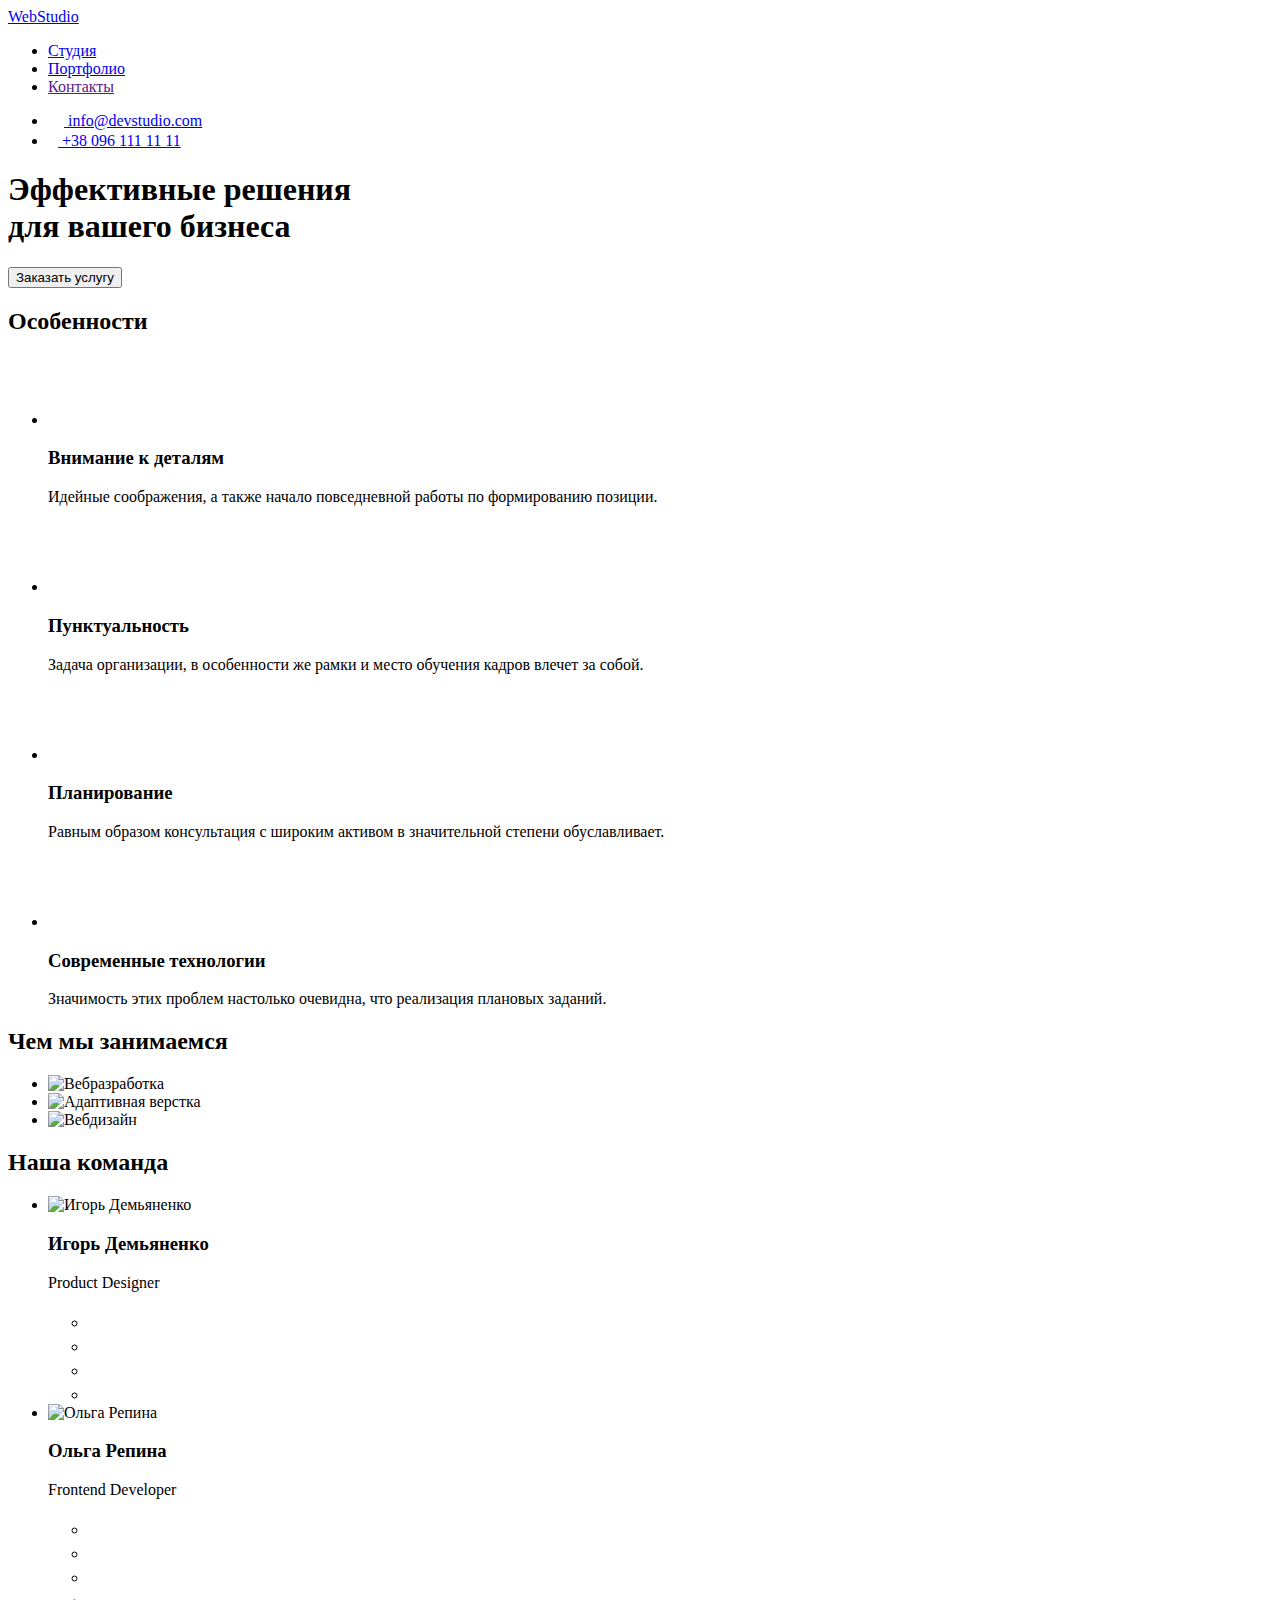
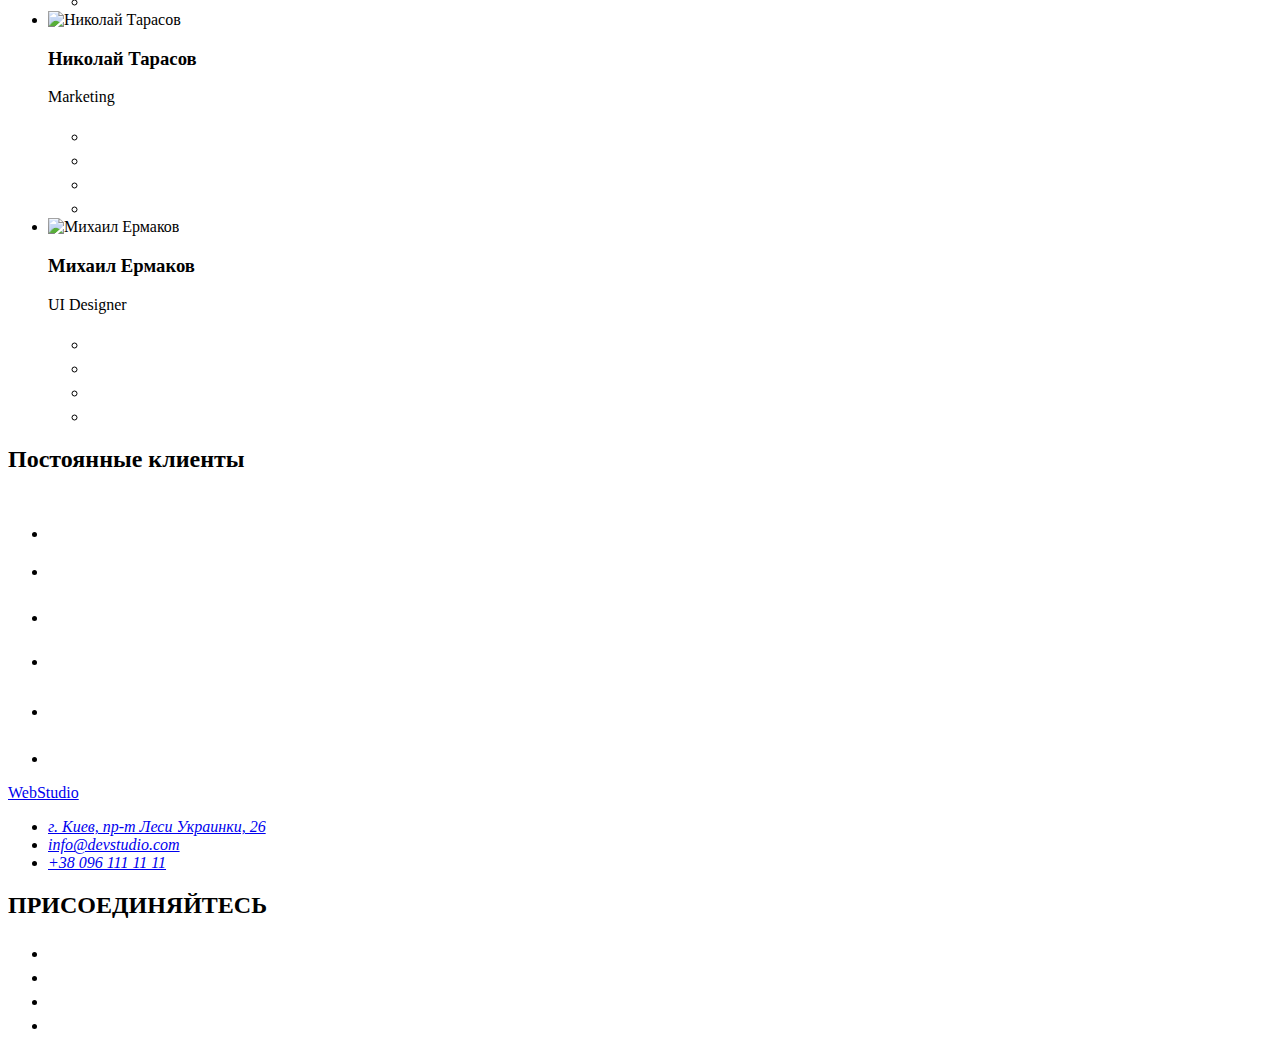
==== index.html @ fcae3b5a "add goit-markup-hw-04" ====
<!DOCTYPE html>
<html lang="en-ru">
<head>
    <meta charset="UTF-8">
    <meta http-equiv="X-UA-Compatible" content="IE=edge">
    <meta name="viewport" content="width=device-width, initial-scale=1.0">
    <title>Студия</title>

    <link rel="preconnect" href="https://fonts.googleapis.com">
    <link rel="preconnect" href="https://fonts.gstatic.com" crossorigin>
    <link href="https://fonts.googleapis.com/css2?family=Raleway:wght@700&family=Roboto:wght@400;500;700;900&display=swap" rel="stylesheet">

    <link rel="stylesheet" href="https://cdnjs.cloudflare.com/ajax/libs/modern-normalize/1.1.0/modern-normalize.min.css" integrity="sha512-wpPYUAdjBVSE4KJnH1VR1HeZfpl1ub8YT/NKx4PuQ5NmX2tKuGu6U/JRp5y+Y8XG2tV+wKQpNHVUX03MfMFn9Q==" crossorigin="anonymous" referrerpolicy="no-referrer" />
    <link rel="stylesheet" href="./css/styles.css">
</head>

<body>
    <!-- Шапка страницы -->
    <header>
        <div class="container header-container">
            <!-- Навигация -->
            <nav class="header-nav">
                <!-- Логотип -->
                <a href="./index.html" class="logo"><span class="part-logo">Web</span>Studio</a>

                <!-- Навигация на другие страницы -->
                <ul class="site-nav list">
                    <li class="item"><a href="./index.html" class="site-nav-link link current">Студия</a></li>
                    <li class="item"><a href="./portfolio.html" class="site-nav-link link">Портфолио</a></li>
                    <li class="item"><a href="" class="site-nav-link">Контакты</a></li>
                </ul>
            </nav>

            <!-- Контакты -->
            <ul class="auth-nav list">
                <li class="item">
                    <a href="mailto:info@devstudio.com" class="auth-nav-link">
                        <svg class="auth-nav-icon" width="16px" height="12px" >
                            <use href="./images/icons.svg#message"></use> 
                        </svg>
                        info@devstudio.com
                    </a>
                </li>
                <li class="item">
                    <a href="tel:+380961111111" class="auth-nav-link">
                        <svg class="auth-nav-icon" width="10px" height="16px">
                            <use href="./images/icons.svg#smartphone"></use> 
                        </svg> 
                        +38 096 111 11 11
                    </a>
                </li>
            </ul>
        </div>
        
    </header>

    <main>
        <!-- Баннер (блог-герой)-->
        <section class="hero">
            <div class="container">
                <H1 class="hero-title">Эффективные решения<br> для вашего бизнеса</H1>

                <!-- Кнопка перехода на страницу заказа -->
                <button type="button" class="hero-button">Заказать услугу</button>
            </div>
            
        </section>

        <!-- Особенности -->
        <section class="section">
            <div class="container">
                <h2 class="section-title visually-hidden">Особенности</h2>

                <ul class="features-list list">
                    <li class="item">
                        <div class="features-thumb">
                            <svg class="icon" width="70px" height="70px">
                                <use href="./images/icons.svg#antenna"></use> 
                            </svg>
                        </div>
                        <h3 class="features-title">Внимание к деталям</h3>
                        <p class="features-text">Идейные соображения, а также начало повседневной работы по формированию позиции.</p>
                    </li>
                    <li class="item">
                        <div class="features-thumb">
                            <svg class="icon" width="70px" height="70px">
                                <use href="./images/icons.svg#clock"></use> 
                            </svg>
                        </div>
                        <h3 class="features-title">Пунктуальность</h3>
                        <p class="features-text">Задача организации, в особенности же рамки и место обучения кадров влечет за собой.</p>
                    </li>
                    <li class="item">
                        <div class="features-thumb">
                            <svg class="icon" width="70px" height="70px">
                                <use href="./images/icons.svg#vector"></use> 
                            </svg>
                        </div>
                        <h3 class="features-title">Планирование</h3>
                        <p class="features-text"> Равным образом консультация с широким активом в значительной степени обуславливает.</p>
                    </li>
                    <li class="item">
                        <div class="features-thumb">
                            <svg class="icon" width="70px" height="70px">
                                <use href="./images/icons.svg#astronaut"></use> 
                            </svg>
                        </div>
                        <h3 class="features-title">Современные технологии</h3>
                        <p class="features-text">Значимость этих проблем настолько очевидна, что реализация плановых заданий.</p>
                    </li>
                </ul>
            </div>
            
        </section>

        <!-- Чем мы занимаемся -->
        <section class="section work-section">
            <div class="container">
                <h2 class="section-title">Чем мы занимаемся</h2>

                <ul class="work-list list">
                    <li class="item">
                        <img src="./images/prof-activity/web-development.jpg" alt="Вебразработка" width="370">
                    </li>
                    <li class="item">
                        <img src="./images/prof-activity/adaptive-layout.jpg" alt="Адаптивная верстка" width="370">
                    </li>
                    <li class="item">
                        <img src="./images/prof-activity/web-design.jpg" alt="Вебдизайн" width="370">
                    </li>
                </ul>
            </div>
            
        </section>
        
        <!-- Наша команда -->
        <section class="section our-team">
            <div class="container">
                <h2 class="section-title">Наша команда</h2>
                <ul class="our-team-list list">
                    <li class="item">
                        <img src="./images/our-team/demyanenko.jpg" alt="Игорь Демьяненко" width="270">
                        <div class="our-team-card">
                            <h3 class="our-team-title">Игорь Демьяненко</h3>
                            <p class="our-team-text">Product Designer</p>
                            <ul class="our-team-messenger list"> 
                                <li>
                                    <a href="" class="messenger-link">
                                        <svg class="icon" widht="20px" height="20px">
                                            <use href="./images/icons.svg#instagram"></use>
                                        </svg>
                                    </a>
                                </li>
                                <li>
                                    <a href="" class="messenger-link">
                                        <svg class="icon" widht="20px" height="20px">
                                            <use href="./images/icons.svg#twitter"></use>
                                        </svg>
                                    </a>
                                </li>
                                <li>
                                    <a href="" class="messenger-link">
                                        <svg class="icon" widht="20px" height="20px">
                                            <use href="./images/icons.svg#facebook"></use>
                                        </svg>
                                    </a>
                                </li>
                                <li>
                                    <a href="" class="messenger-link">
                                        <svg class="icon" widht="20px" height="20px">
                                            <use href="./images/icons.svg#linkedin"></use>
                                        </svg>
                                    </a>
                                </li>
                            </ul>
                        </div>
                    </li>
                    <li class="item">
                        <img src="./images/our-team/repina.jpg" alt="Ольга Репина" width="270">
                        <div class="our-team-card">                        
                            <h3 class="our-team-title">Ольга Репина</h3>
                            <p class="our-team-text">Frontend Developer</p>
                            <ul class="our-team-messenger list"> 
                                <li>
                                    <a href="" class="messenger-link">
                                        <svg class="icon" widht="20px" height="20px">
                                            <use href="./images/icons.svg#instagram"></use>
                                        </svg>
                                    </a>
                                </li>
                                <li>
                                    <a href="" class="messenger-link">
                                        <svg class="icon" widht="20px" height="20px">
                                            <use href="./images/icons.svg#twitter"></use>
                                        </svg>
                                    </a>
                                </li>
                                <li>
                                    <a href="" class="messenger-link">
                                        <svg class="icon" widht="20px" height="20px">
                                            <use href="./images/icons.svg#facebook"></use>
                                        </svg>
                                    </a>
                                </li>
                                <li>
                                    <a href="" class="messenger-link">
                                        <svg class="icon" widht="20px" height="20px">
                                            <use href="./images/icons.svg#linkedin"></use>
                                        </svg>
                                    </a>
                                </li>
                            </ul>
                        </div>
                    </li>
                    <li class="item">
                        <img src="./images/our-team/tarasow.jpg" alt="Николай Тарасов" width="270">
                        <div class="our-team-card">
                            <h3 class="our-team-title">Николай Тарасов</h3>
                            <p class="our-team-text">Marketing</p>
                            <ul class="our-team-messenger list"> 
                                <li>
                                    <a href="" class="messenger-link">
                                        <svg class="icon" widht="20px" height="20px">
                                            <use href="./images/icons.svg#instagram"></use>
                                        </svg>
                                    </a>
                                </li>
                                <li>
                                    <a href="" class="messenger-link">
                                        <svg class="icon" widht="20px" height="20px">
                                            <use href="./images/icons.svg#twitter"></use>
                                        </svg>
                                    </a>
                                </li>
                                <li>
                                    <a href="" class="messenger-link">
                                        <svg class="icon" widht="20px" height="20px">
                                            <use href="./images/icons.svg#facebook"></use>
                                        </svg>
                                    </a>
                                </li>
                                <li>
                                    <a href="" class="messenger-link">
                                        <svg class="icon" widht="20px" height="20px">
                                            <use href="./images/icons.svg#linkedin"></use>
                                        </svg>
                                    </a>
                                </li>
                            </ul>
                        </div>
                    </li>
                    <li class="item">
                        <img src="./images/our-team/ermakow.jpg" alt="Михаил Ермаков" width="270">
                        <div class="our-team-card">
                            <h3 class="our-team-title">Михаил Ермаков</h3>
                            <p class="our-team-text">UI Designer</p>
                            <ul class="our-team-messenger list"> 
                                <li>
                                    <a href="" class="messenger-link">
                                        <svg class="icon" widht="20px" height="20px">
                                            <use href="./images/icons.svg#instagram"></use>
                                        </svg>
                                    </a>
                                </li>
                                <li>
                                    <a href="" class="messenger-link">
                                        <svg class="icon" widht="20px" height="20px">
                                            <use href="./images/icons.svg#twitter"></use>
                                        </svg>
                                    </a>
                                </li>
                                <li>
                                    <a href="" class="messenger-link">
                                        <svg class="icon" widht="20px" height="20px">
                                            <use href="./images/icons.svg#facebook"></use>
                                        </svg>
                                    </a>
                                </li>
                                <li>
                                    <a href="" class="messenger-link">
                                        <svg class="icon" widht="20px" height="20px">
                                            <use href="./images/icons.svg#linkedin"></use>
                                        </svg>
                                    </a>
                                </li>
                            </ul>
                        </div>
                    </li>
                </ul>
            </div>
        </section>

        <!-- Постоянные клиенты -->
        <section class="section">
            <div class="container">
                <h2 class="section-title">Постоянные клиенты</h2>
                <ul class="clients list">
                    <li class="item">
                        <a href="" class="client-link">
                            <svg  class="client icon" width="41px"  height="46.7px">
                                <use href="./images/icons.svg#ya-and-co"></use>
                            </svg>
                        </a>
                    </li>
                    <li class="item">
                        <a href="" class="client-link">
                            <svg class="client icon" width="38.47px"  height="34.05px">
                                <use href="./images/icons.svg#tagline-here"></use>
                            </svg>
                        </a>
                    </li>
                    <li class="item">
                        <a href="" class="client-link">
                            <svg class="client icon" width="43.46px"  height="41.18px">
                                <use href="./images/icons.svg#company"></use>
                            </svg>
                        </a>
                    </li>
                    <li class="item">
                        <a href="" class="client-link">
                            <svg class="client icon" width="84.44px" height="40.62px">
                                <use href="./images/icons.svg#foster-peters"></use>
                            </svg>
                        </a>
                    </li>
                    <li class="item">
                        <a href="" class="client-link">
                            <svg class="client icon" width="62.54px" height="45.43px">
                                <use href="./images/icons.svg#brand"></use>
                            </svg>
                        </a>
                    </li>
                    <li class="item">
                        <a href="" class="client-link">
                            <svg class="client icon" width="93.79px" height="43.93px">
                                <use href="./images/icons.svg#tag-line"></use>
                            </svg>
                        </a>
                    </li>
                </ul>
            </div>
        </section>

    </main>

    <!-- Футер -->
    <footer class="footer">
        <div class="container footer-container">
            <div>
                <!-- Логотип -->
                <a href="./index.html" class="logo"><span class="part-logo">Web</span>Studio</a>
                
                <!-- Адрес и контакты -->
                <address>
                    <ul class="address-nav list">
                        <li class="item">
                            <a href="https://goo.gl/maps/XjStZC7h4bTxzezK6" class="footer-address" target="_blank" rel="noreferrer noopener">
                                г. Киев, пр-т Леси Украинки, 26
                            </a>
                        </li>
                        <li class="item">
                            <a href="mailto:info@devstudio.com" class="address-nav-link">info@devstudio.com</a>
                        </li>
                        <li class="item">
                            <a href="tel:+380961111111" class="address-nav-link">+38 096 111 11 11</a>
                        </li>
                    </ul>
                </address>
            </div>
            
            <div class="join-container">
                <h2 class="join-title">ПРИСОЕДИНЯЙТЕСЬ</h2>
                <ul class="join-messenger list"> 
                    <li class="item">
                        <a href="" class="join-link">
                            <svg class="join-icon" widht="20px" height="20px">
                                <use href="./images/icons.svg#instagram"></use>
                            </svg>
                        </a>
                    </li>
                    <li class="item">
                        <a href="" class="join-link">
                            <svg class="join-icon" widht="20px" height="20px">
                                <use href="./images/icons.svg#twitter"></use>
                            </svg>
                        </a>
                    </li>
                    <li class="item">
                        <a href="" class="join-link">
                            <svg class="join-icon" widht="20px" height="20px">
                                <use href="./images/icons.svg#facebook"></use>
                            </svg>
                        </a>
                    </li>
                    <li class="item">
                        <a href="" class="join-link">
                            <svg class="join-icon" widht="20px" height="20px">
                                <use href="./images/icons.svg#linkedin"></use>
                            </svg>
                        </a>
                    </li>
                </ul>
            </div>
            
        </div>
    </footer>
</body>
</html>
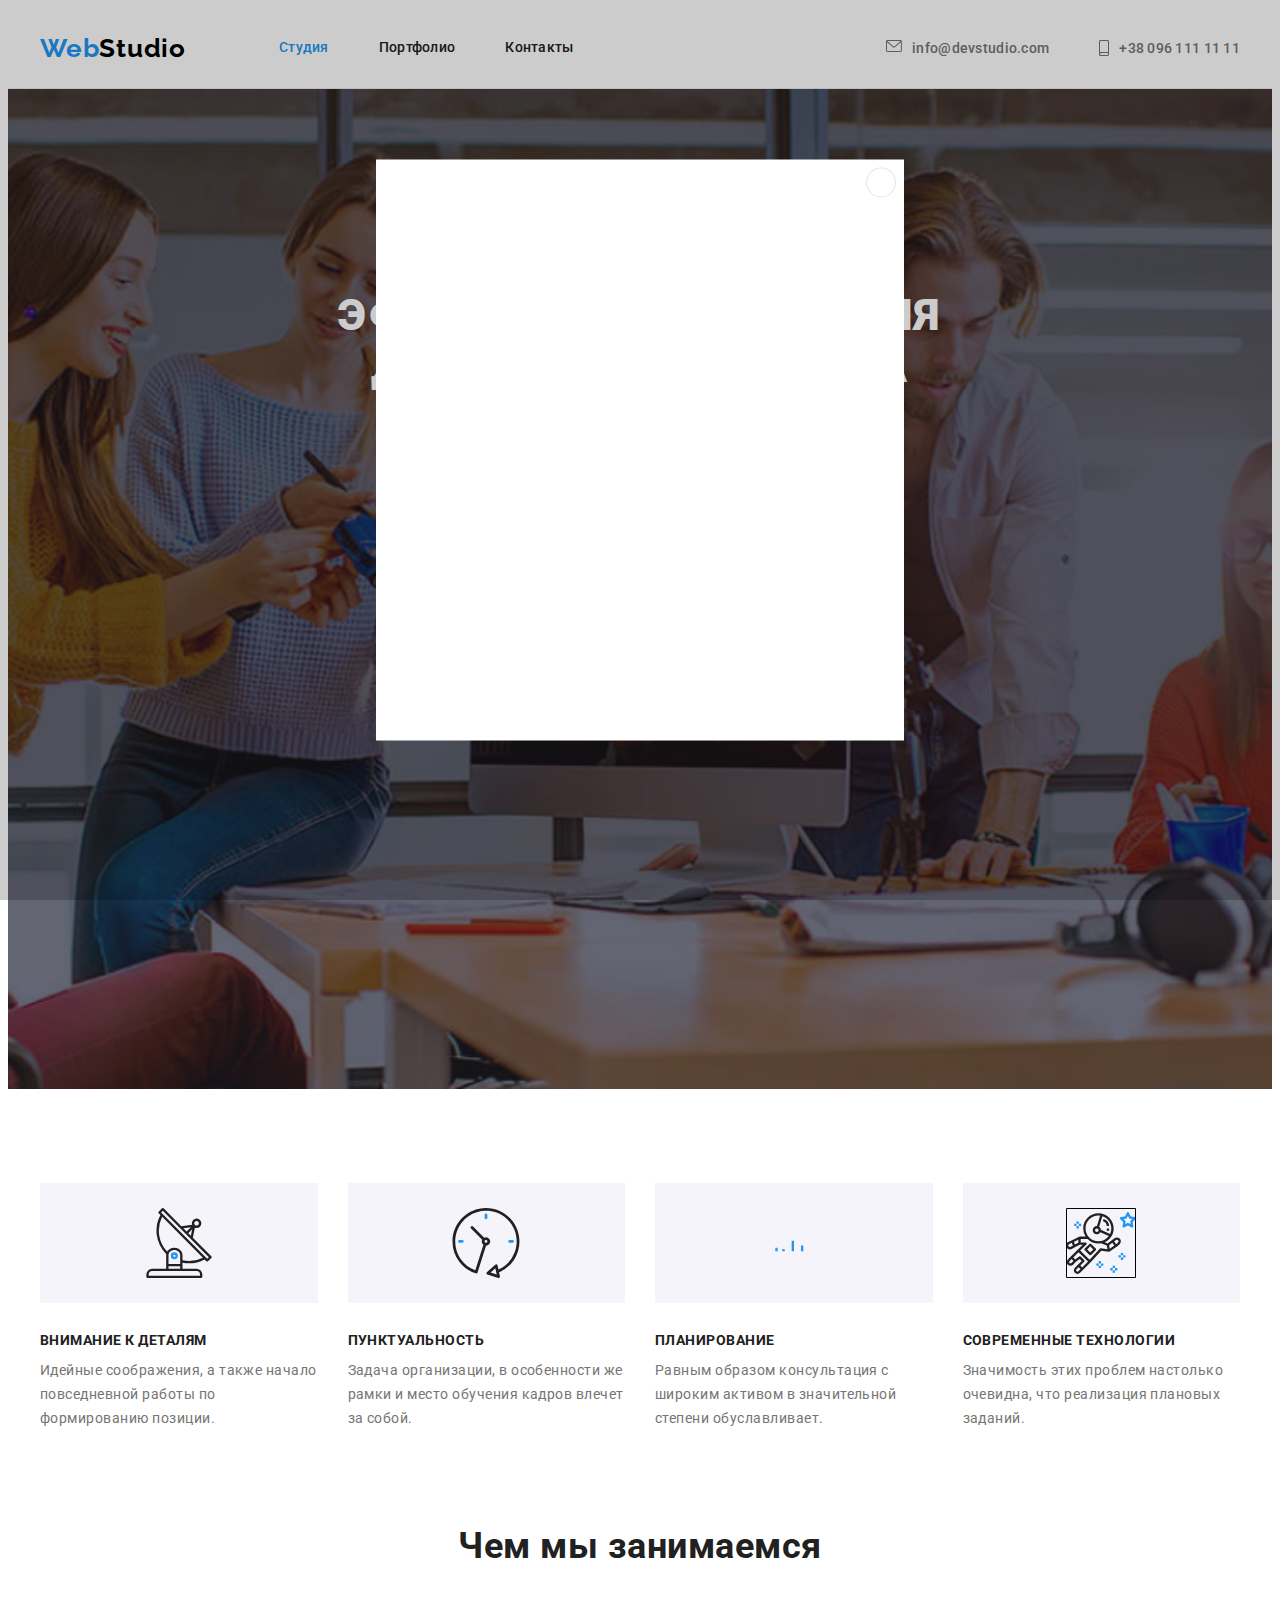
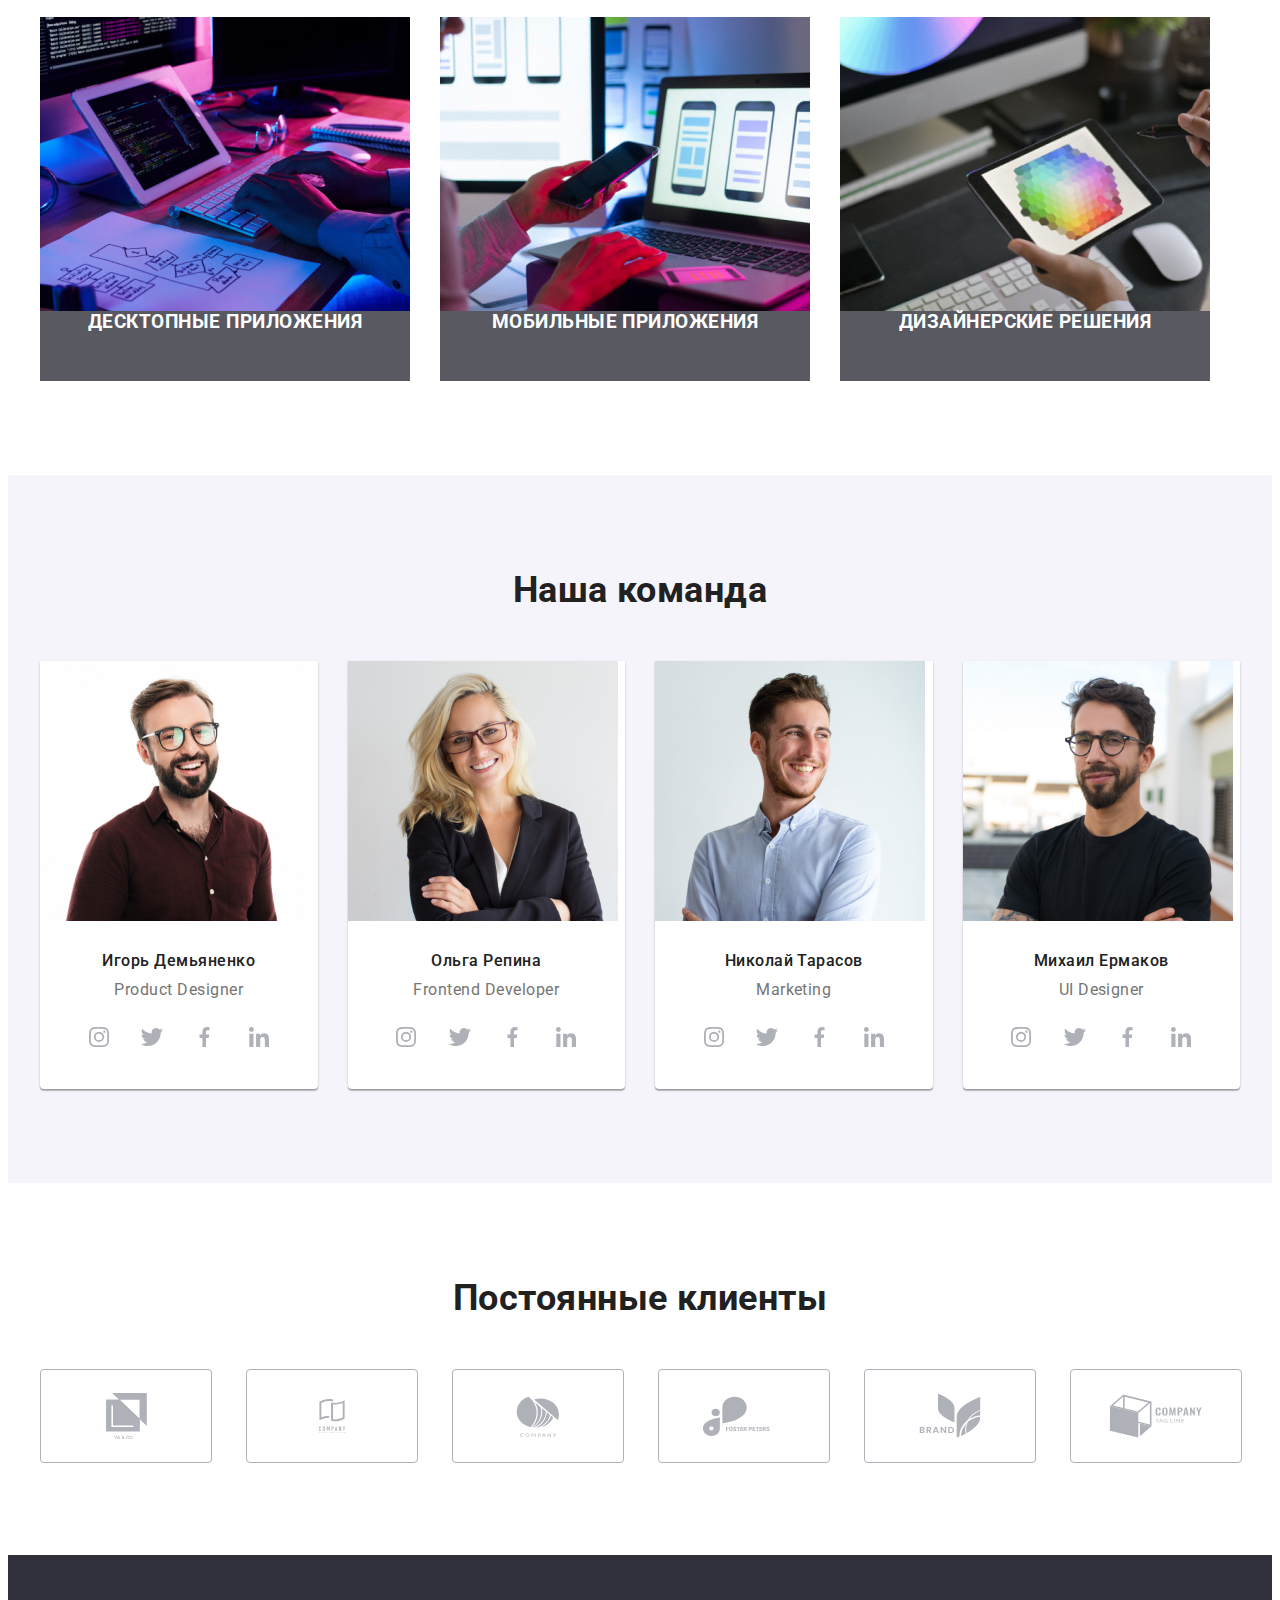
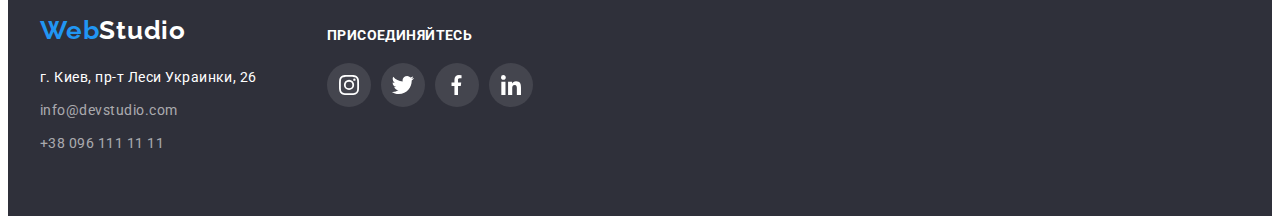
==== commit 5c6ac9ee: "change styles.css, icons.svg, index.html, add modal.js" ====
--- a/index.html
+++ b/index.html
@@ -61,7 +61,19 @@
                 <H1 class="hero-title">Эффективные решения<br> для вашего бизнеса</H1>
 
                 <!-- Кнопка перехода на страницу заказа -->
-                <button type="button" class="hero-button">Заказать услугу</button>
+                <button type="button" class="hero-button" data-modal-open>Заказать услугу</button>
+
+                <!-- Модальное окно -->
+                <div class="backdrop is-hidden" data-modal>
+                    <div class="hero-modal">
+                        <button class="close-button" data-modal-close>
+                            <svg class="icon" width="11px" height="11px">
+                                <use src="./images/icons.svg#close-cross"></use>
+                            </svg>
+                        </button>
+                    </div>
+                </div>
+                
             </div>
             
         </section>
@@ -121,12 +133,21 @@
                 <ul class="work-list list">
                     <li class="item">
                         <img src="./images/prof-activity/web-development.jpg" alt="Вебразработка" width="370">
+                        <div class="work-list-thumb">
+                            <h3 class="work-list-title">Десктопные приложения</h3>
+                        </div>
                     </li>
                     <li class="item">
                         <img src="./images/prof-activity/adaptive-layout.jpg" alt="Адаптивная верстка" width="370">
+                        <div class="work-list-thumb">
+                            <h3 class="work-list-title">Мобильные приложения</h3>
+                        </div>
                     </li>
                     <li class="item">
                         <img src="./images/prof-activity/web-design.jpg" alt="Вебдизайн" width="370">
+                        <div class="work-list-thumb">
+                            <h3 class="work-list-title">Дизайнерские решения</h3>
+                        </div>
                     </li>
                 </ul>
             </div>
@@ -155,7 +176,7 @@
                                     <a href="" class="messenger-link">
                                         <svg class="icon" widht="20px" height="20px">
                                             <use href="./images/icons.svg#twitter"></use>
-                                        </svg>
+                                        </svg>                    
                                     </a>
                                 </li>
                                 <li>
@@ -404,5 +425,8 @@
             
         </div>
     </footer>
+
+    <script src=".js/modal.js"></script>
+    
 </body>
 </html>--- a/css/styles.css
+++ b/css/styles.css
@@ -0,0 +1,665 @@
+:root {
+    /* Цвет фона*/
+    --primary-bg-color: #FFFFFF;
+    --secondary-bg-color: #F5F4FA;
+    --accent-bg-color: #2F303A;
+    --primary-bg-icon-color: rgba(255, 255, 255, 0.1);
+
+    /* Цвет шрифтов */
+    --primary-text-color: #757575;
+    --secondary-text-color: #FFFFFF;
+    --title-text-color: #212121;
+    --logo-text-color: #000000;
+    --accent-color: #2196F3;
+    --primary-link-color: rgba(255, 255, 255, 0.6);
+    --button-hover-color: #188CE8;
+    --icon-color: #AFB1B8;
+
+    --border-color: #EEEEEE;
+
+    /* переменные анимации и переходов */
+    --hover-transition-duration: 250ms;
+    --hover-transition-timing-function: cubic-bezier(0.4, 0, 0.2, 1);
+    
+    
+}
+
+body {
+    background-color: var(--primary-bg-color);
+    color: var(--primary-text-color);
+
+    font-family: "Roboto", sans-serif;
+    letter-spacing: 0.03em;
+}
+
+.list, h1, h2, h3, h4, h5, h6, p {
+    padding: 0;
+    margin: 0;
+}
+
+.list {
+    list-style: none;
+}
+
+img {
+    display: block;
+    max-width: 100%;
+    height: auto;
+}
+
+.container {
+    width: 1200px;
+    margin: 0 auto;
+    padding: 0 15px;   
+}
+
+.icon {
+    fill: currentColor;
+}
+
+.icon:hover,
+.icon:focus {
+    fill: currentColor;
+}
+
+/* Секция */
+.section {
+    padding: 94px 0;
+}
+
+.section-title {
+    display: block;
+    margin-bottom: 50px;
+    color: var(--title-text-color);
+
+    font-weight: 700;
+    font-size: 36px;
+    line-height: 1.17;
+    text-align: center;
+} 
+
+.visually-hidden { 
+    position: absolute; 
+    width: 1px; 
+    height: 1px; 
+    margin: -1px; 
+    border: 0; 
+    padding: 0; 
+    white-space: nowrap; 
+    clip-path: inset(100%); 
+    clip: rect(0 0 0 0); 
+    overflow: hidden; 
+} 
+    
+/* Хэдер */
+header {
+    border-bottom: 1px solid #ECECEC;
+}
+
+.header-container {
+    display: flex;
+    align-items: center; 
+}
+
+.header-nav {
+    display: flex;
+    flex-direction: row;
+    align-items: center;
+
+}
+/* Логотип */
+.logo {
+    display: block;
+    color: var(--logo-text-color);
+
+    font-family: "Raleway", sans-serif;
+    font-weight: 700;
+    font-size: 26px;
+    line-height: 1.19;
+    letter-spacing: 0.03em;
+    text-decoration: none;
+}
+
+.part-logo {
+    color: var(--accent-color);
+}
+
+/* Навигация по сайту */
+.site-nav {
+    display: flex;
+    margin-left: 93px;
+}
+
+.site-nav-link{
+    display: block;
+    padding: 32px 0;
+    color: var(--title-text-color);
+
+    font-weight: 500;
+    font-size: 14px;
+    line-height: 1.14;
+    letter-spacing: 0.02em;
+    text-decoration: none;
+}
+
+.site-nav-link:hover, 
+.site-nav-link:focus, 
+.site-nav-link.current{
+    color: var(--accent-color);
+    transition-duration: var(--hover-transition-duration);
+    transition-timing-function: var(--hover-transition-timing-function);
+}   
+
+.auth-nav {
+    display: flex;
+    margin-left: auto;
+}
+
+.site-nav .item + .item, 
+.auth-nav .item + .item {
+    margin-left: 50px;
+}
+
+.auth-nav-link {
+    color: var(--primary-text-color);
+    display: flex;
+    padding: 12px 0;
+
+    font-weight: 500;
+    font-size: 14px;
+    line-height: 1,14;
+    letter-spacing: 0.02em;
+    text-decoration: none;
+}
+
+.auth-nav-link:hover, 
+.auth-nav-link:focus  {
+    color: var(--accent-color); 
+    transition-duration: var(--hover-transition-duration);
+    transition-timing-function: var(--hover-transition-timing-function);
+}
+
+.auth-nav-icon {
+    margin-right: 10px;
+    display: flex;
+    fill: currentColor;
+}
+
+.auth-nav-icon:hover,
+.auth-nav-icon:focus {
+    fill: currentColor;
+    transition-duration: var(--hover-transition-duration);
+    transition-timing-function: var(--hover-transition-timing-function);
+}
+
+/* Баннер (блог-герой) */
+.hero {
+    max-width: 1600px;
+    height: 600px;
+    margin: 0 auto;
+    padding: 200px 0;
+    background-image: linear-gradient(
+        to right,
+        rgba(47, 48, 58, 0.4),
+        rgba(47, 48, 58, 0.4)
+    ),
+    url(../images/hero.jpg);
+    background-repeat: no-repeat;
+    background-position: center;
+    background-size: cover;
+    background-color: var(--accent-bg-color);
+
+    text-align: center;
+}
+
+.hero-title {
+    margin-bottom: 30px;
+    color: var(--secondary-text-color);
+
+    font-weight: 900;
+    font-size: 44px;
+    line-height: 1,36;
+    letter-spacing: 0.06em;
+    text-transform: uppercase;
+}
+
+/* Кнопка заказа*/
+.hero-button {
+    padding: 10px 32px;
+    min-width: 200px;
+    border-radius: 4px;
+    background-color: var(--accent-color);
+    color: var(--secondary-text-color);
+    border-color: transparent;
+    
+    font-weight: 700;
+    font-size: 16px;
+    line-height: 1.88;
+    letter-spacing: 0.06em;
+    text-decoration: none;
+    cursor: pointer;
+}
+
+.hero-button:hover, 
+.hero-button:focus {
+    background-color: var(--button-hover-color);
+    /* transition-duration: var(--hover-transition-duration);
+    transition-timing-function: var(--hover-transition-timing-function); */
+}
+
+.backdrop {
+    position: fixed;
+    top: 0;
+    left: 0;
+    width: 100%;
+    height: 100%;
+    background-color: rgba(0, 0, 0, 0.2);
+    /* opacity: 1; */
+}
+
+.backdrop.is-hidden {
+    opacity: 1;
+    pointer-events: none;
+}  
+
+.hero-modal {
+    position: absolute;
+    top: 50%;
+    left: 50%;
+    transform: translate(-50%, -50%);
+
+    height: 581px;
+    width: 528px;
+
+    background-color: var(--primary-bg-color);   
+}
+
+.close-button {
+    position: absolute;
+    top: 8px;
+    right: 8px;
+
+    width: 30px;
+    height: 30px;
+    color: var(--logo-text-color);
+    background-color: var(--primary-bg-color);
+    border-radius: 50%;
+    border: 1px solid rgba(0, 0, 0, 0.1);
+    cursor: pointer; 
+}
+
+.close-button:hover, 
+.close-button:focus {
+    border-color: var(--button-hover-color);
+    color: var(--button-hover-color);
+
+}
+
+/* Особенности */
+.features-list {
+    display: flex;
+    flex-wrap: wrap;
+}
+
+.features-list .item {
+    width: calc((100% - 90px) / 4);  
+}
+
+.features-list .item:not(:first-child) {
+    margin-left: 30px;
+}
+
+.features-thumb {
+    display: flex;
+    justify-content: center;
+    align-items: center;
+    width: 100%;
+    height: 120px;
+    margin-bottom: 30px;
+    background-color: var(--secondary-bg-color);
+}
+
+.features-title {
+    margin-bottom: 10px;
+    color: var(--title-text-color);
+
+    font-weight: 700;
+    font-size: 14px;
+    line-height: 1.14;
+    text-transform: uppercase;
+}
+
+.features-text {
+    font-size: 14px;
+    line-height: 1.71;
+    
+}
+
+/* Чем мы занимаемся */
+.work-section {
+    padding-top: 0;
+}
+.work-list {
+    display: flex;
+    flex-wrap: wrap;
+}
+
+.work-list .item + .item {
+    margin-left: 30px;
+}
+
+.work-list-thumb {
+    background-color: rgba(47, 48, 58, 0.8);
+    width: 100%;
+    height: 70px;
+    text-align: center;
+}
+
+.work-list-title {
+    text-transform: uppercase;
+    color: var(--secondary-text-color);
+    
+}
+
+/* Наша команда */
+.our-team {
+    background-color: var(--secondary-bg-color);
+}
+
+.our-team-list {
+    display: flex;
+    flex-wrap: wrap;
+}
+
+.our-team-list .item {
+    flex-basis: calc((100% - 3 * 30px) / 4);
+    background-color: var(--primary-bg-color);
+    box-shadow: 0px 1px 3px rgba(0, 0, 0, 0.12), 
+                0px 1px 1px rgba(0, 0, 0, 0.14), 
+                0px 2px 1px rgba(0, 0, 0, 0.2);
+    border-radius: 0px 0px 4px 4px;
+}
+
+.our-team-list .item:not(:first-child) {
+    margin-left: 30px;
+}
+
+.our-team-card {
+    padding: 30px 0;
+}
+
+.our-team-text, 
+.our-team-title {
+    font-size: 16px;
+    line-height: 1.19;
+    text-align: center;
+}
+
+.our-team-title {
+    margin-bottom: 10px;
+    color: var(--title-text-color);
+    font-weight: 500;
+}
+
+.our-team-text {
+    margin-bottom: 16px;
+}
+
+.our-team-messenger {
+    margin: 0 32px;
+    padding: 0;
+    display: flex;
+    flex-direction: row;
+    flex-wrap: wrap;
+    align-items: center;
+    justify-content: space-around;
+}
+
+.messenger-link {  
+    display: flex;
+    align-items: center;
+    justify-content: center;
+    width: 44px;
+    height: 44px;
+    border: none;
+    border-radius: 50%;
+    color: var(--icon-color);
+}
+
+.messenger-link:hover,
+.messenger-link:focus {
+    color: var(--primary-bg-color);
+    background-color: var(--accent-color);
+    transition-duration: var(--hover-transition-duration);
+    transition-timing-function: var(--hover-transition-timing-function);
+    
+}
+
+.messenger-link + .messenger-link {
+    margin-left: 10px;
+}
+
+
+/* Постоянные клиенты */
+.clients{
+    display: flex;
+    justify-content: space-between;
+}
+
+.clients .item {
+    width: 170px;
+    height: 92px; 
+}
+
+.client-link { 
+    display: flex;
+    align-items: center;
+    justify-content: center;
+    padding: 0;
+    width: 100%;
+    height: 100%;
+    fill: var(--icon-color);
+    color: var(--icon-color);
+    border: 1px solid var(--icon-color);
+    border-radius: 4px;
+}
+
+.client-link:hover,
+.client-link:focus {
+    border-color: var(--accent-color);
+    color: var(--accent-color);
+    transition-duration: var(--hover-transition-duration);
+    transition-timing-function: var(--hover-transition-timing-function);
+}
+
+.client .icon:hover,
+.client .icon:focus {
+    fill: currentColor;
+    border-color: inherit;
+    transition-duration: var(--hover-transition-duration);
+    transition-timing-function: var(--hover-transition-timing-function);
+}
+
+/* Футер */
+.footer {
+    background-color: var(--accent-bg-color);
+    padding: 60px 0;
+}
+
+.footer-container {
+    display: flex;
+}
+
+.footer .logo {
+    margin-bottom: 20px;
+    color: var(--secondary-text-color);
+}
+
+.address-nav {
+    font-style: normal;
+    font-size: 14px;
+    line-height: 1.71;
+}
+
+.address-nav .item {
+    margin-left: auto;
+}
+
+.address-nav .item:not(:last-child) {
+    margin-bottom: 9px;
+}
+
+.address-nav-link {
+    color: var(--primary-link-color);
+
+    text-decoration: none;
+}
+
+.footer-address {
+    color: var(--secondary-text-color);
+
+    text-decoration: none;
+}
+
+.address-nav-link:hover, 
+.address-nav-link:focus {
+    color: var(--accent-color);
+    transition-duration: var(--hover-transition-duration);
+    transition-timing-function: var(--hover-transition-timing-function);
+}
+
+.join-container {
+    margin-left: 70px;
+    margin-top: 12px;
+}
+
+.join-title {
+    margin-bottom: 20px;
+    font-size: 14px;
+    line-height: 1,14;
+    letter-spacing: 0.03em;
+    color: var(--secondary-text-color);
+}
+
+.join-messenger {
+    display: flex;
+    flex-direction: row;
+    flex-wrap: wrap;
+}
+
+.join-messenger>.item + .item {
+    margin-left: 10px;
+}
+
+.join-link {
+    display: flex;
+    align-items: center;
+    justify-content: center;
+    width: 44px;
+    height: 44px;
+    border: none;
+    border-radius: 50%;
+    background-color: var(--primary-bg-icon-color);
+}
+
+.join-link:hover,
+.join-link:focus {
+    background-color: var(--accent-color);
+    transition-duration: var(--hover-transition-duration);
+    transition-timing-function: var(--hover-transition-timing-function);
+}
+
+.join-icon {
+    fill: var(--secondary-text-color);
+}
+
+/* Стили для портфолио */
+
+/* Кнопки фильтра */
+.filter-list {
+    display: flex;
+    justify-content: center;
+    margin-bottom: 50px;
+}
+
+.filter-list .item + .item {
+    margin-left: 8px;
+}
+
+.filter-button {
+    padding: 6px 22px;
+    border-radius: 4px;
+    background-color: var(--secondary-bg-color);
+    color: var(--title-text-color);
+    border-color: transparent;
+
+    font-weight: 500;
+    font-size: 16px;
+    line-height: 1.62;
+    text-align: center;
+    text-decoration: none;
+    cursor: pointer;
+}
+    
+.filter-button:hover, 
+.filter-button:focus {
+    background-color: var(--accent-color);
+    color: var(--secondary-text-color);
+    box-shadow: 0px 3px 1px rgba(0, 0, 0, 0.1), 
+                0px 1px 2px rgba(0, 0, 0, 0.08), 
+                0px 2px 2px rgba(0, 0, 0, 0.12);
+    transition-duration: var(--hover-transition-duration);
+    transition-timing-function: var(--hover-transition-timing-function);
+}
+
+/* Наши работы */
+.examples-list {
+    display: flex;
+    flex-wrap: wrap;
+    margin: -15px;
+}
+
+.examples-list .item {
+    flex-basis: calc((100% - 90px) / 3);
+    margin: 15px;
+}
+
+.examples-link {
+    display: block;
+    text-decoration: none;
+    color: inherit;
+}
+
+.examples-link:hover,
+.examples-link:focus {
+    box-shadow: 1px 4px 6px rgba(0, 0, 0, 0.16),
+                0px 4px 4px rgba(0, 0, 0, 0.06),
+                0px 1px 1px rgba(0, 0, 0, 0.12);
+    transition-duration: var(--hover-transition-duration);
+    transition-timing-function: var(--hover-transition-timing-function);
+}
+
+.examples-card {
+    padding: 20px 24px;
+    border-right: 1px solid var(--border-color);
+    border-left: 1px solid var(--border-color);
+    border-bottom: 1px solid var(--border-color);
+}
+
+.examples-title {
+    margin-bottom: 4px;
+    
+    color: var(--title-text-color);
+    font-size: 18px;
+    line-height: 2;
+    letter-spacing: 0.06em;
+}
+
+.examples-text {
+    color: var(--primary-text-color);
+    font-style: normal;
+    font-size: 16px;
+    line-height: 1.88;
+}
+
+
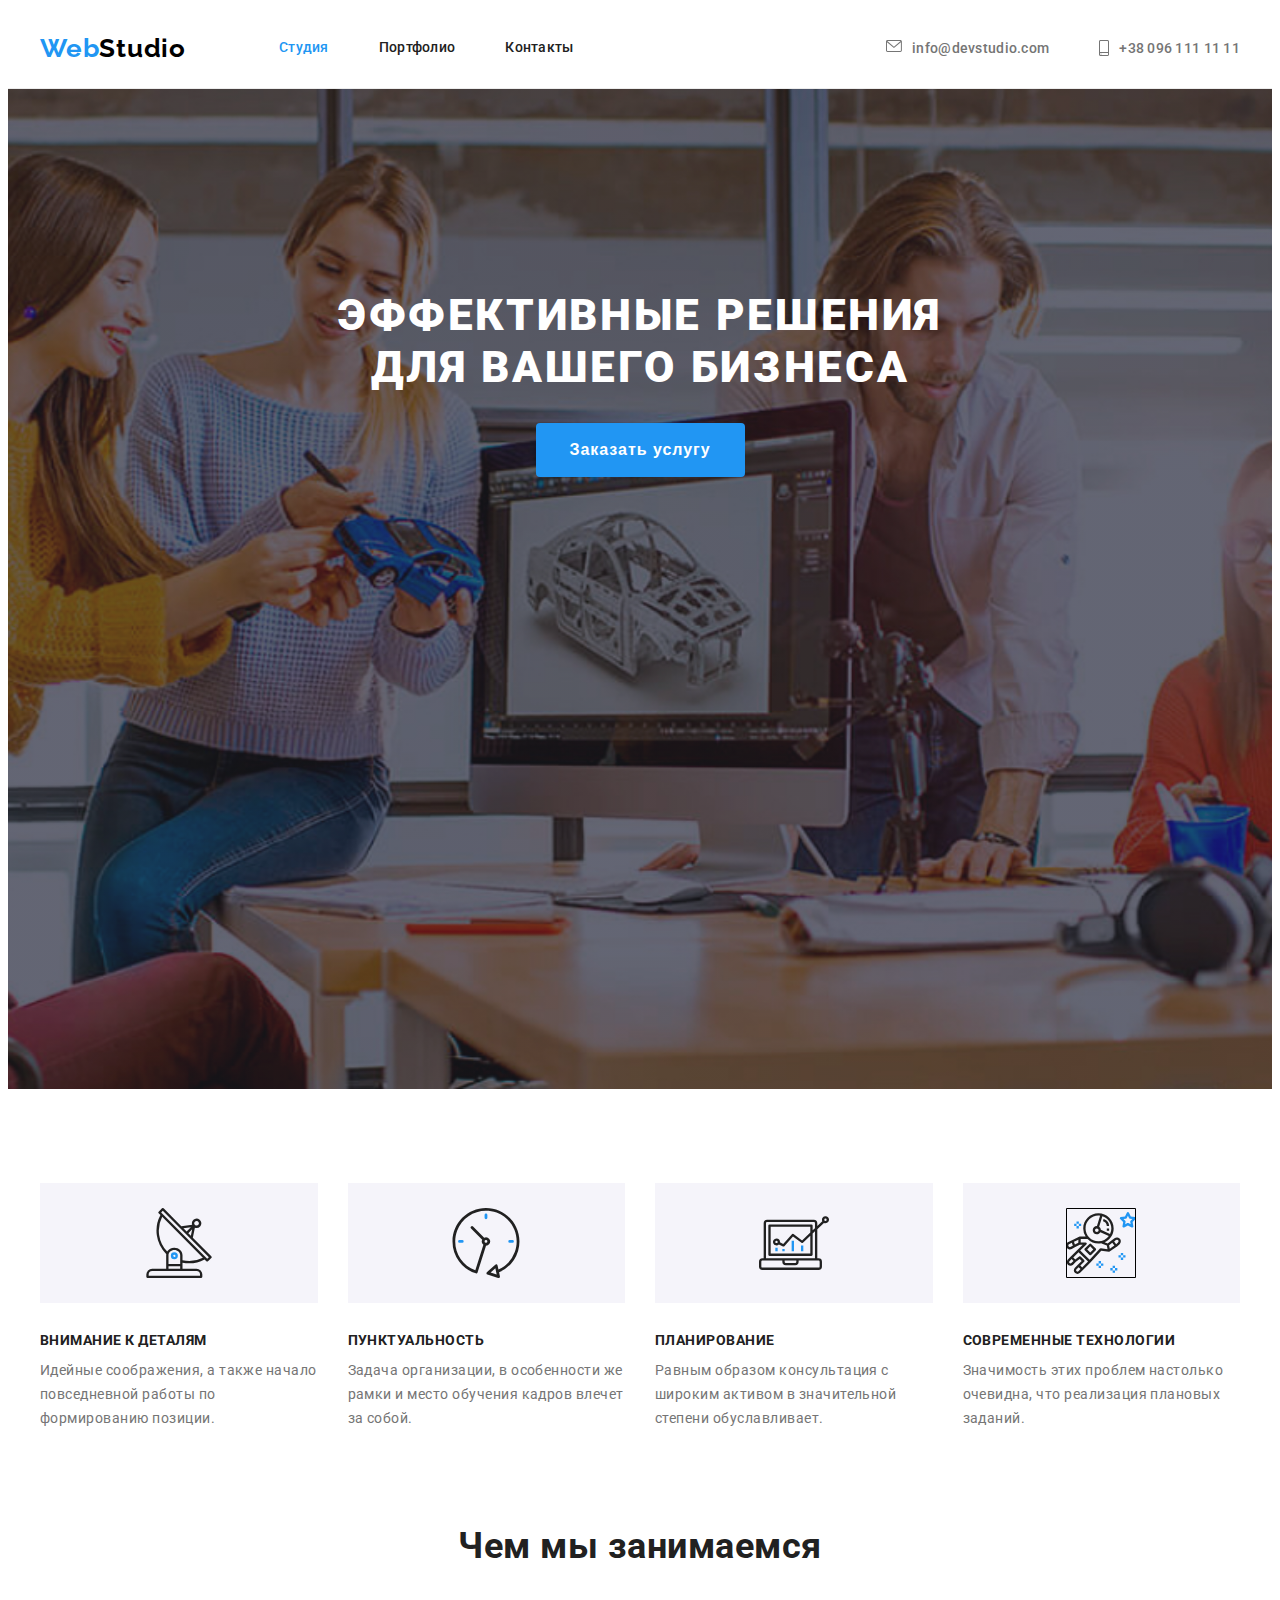
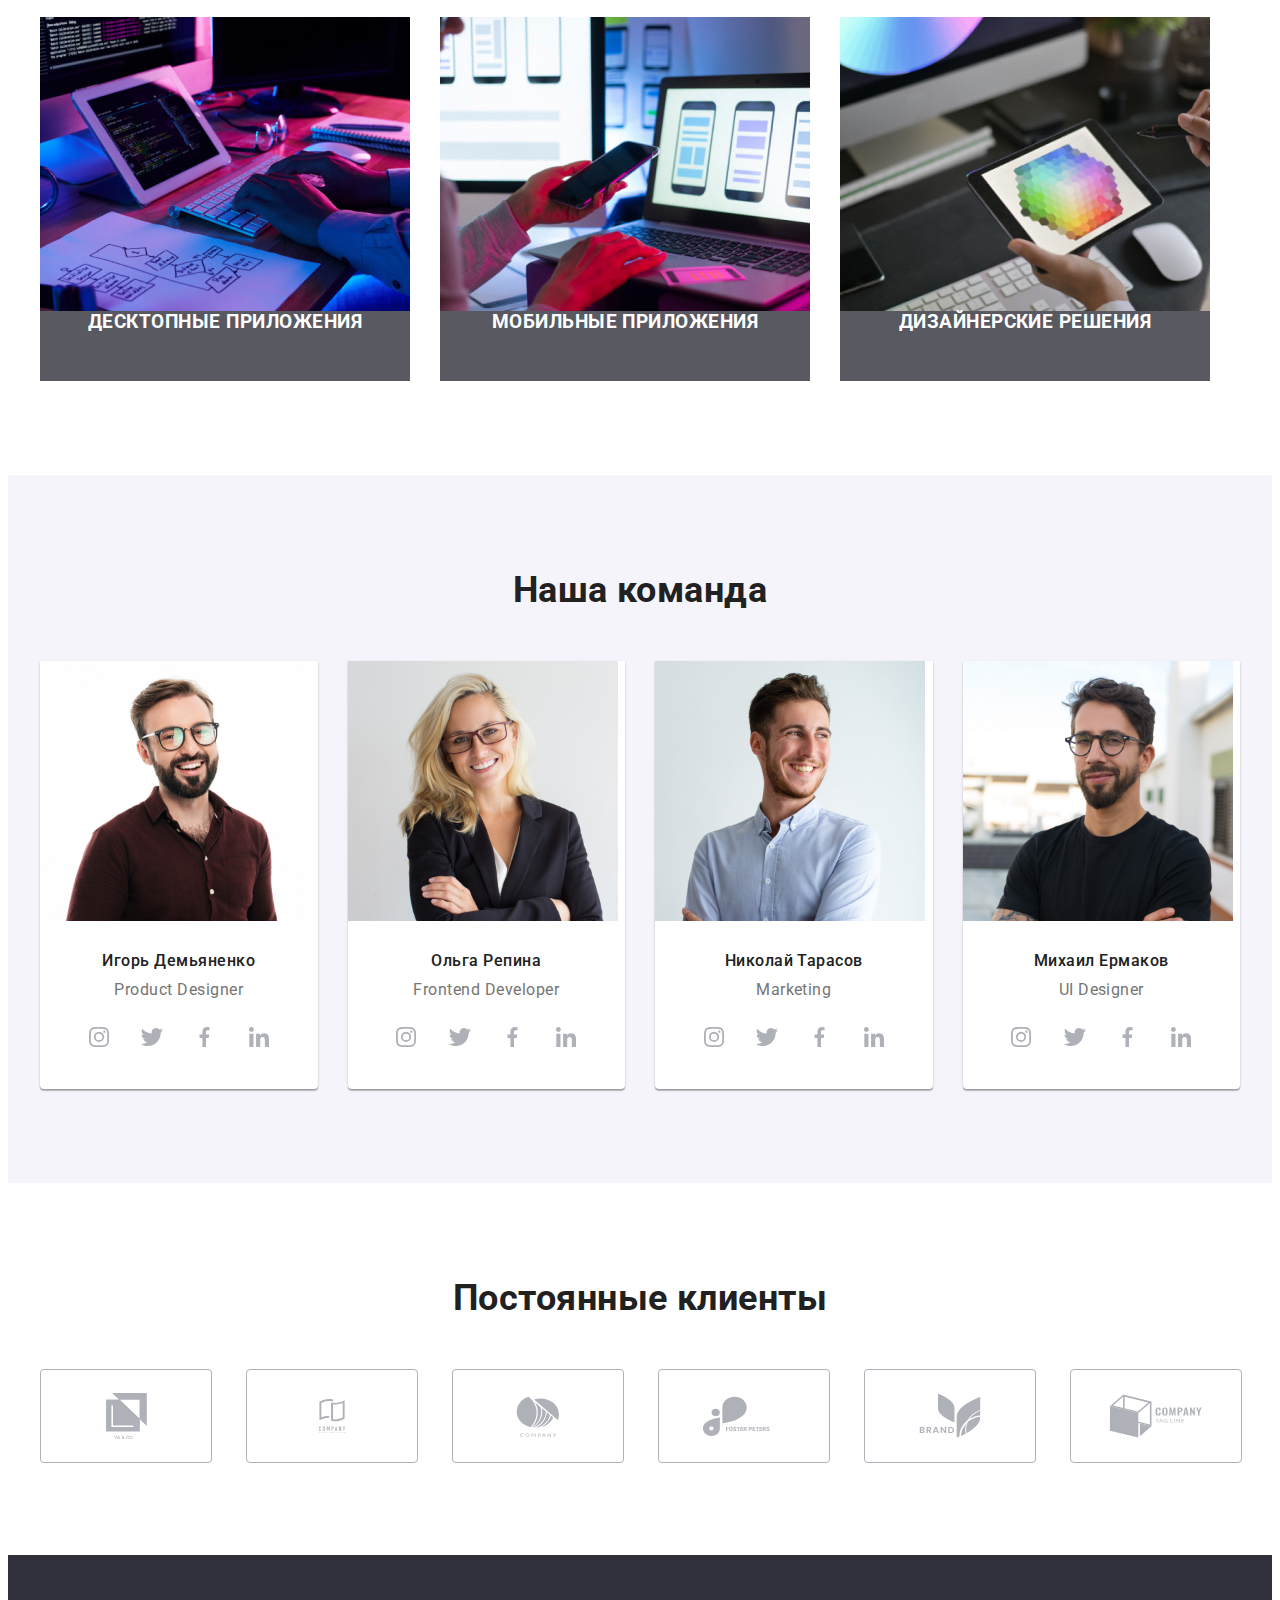
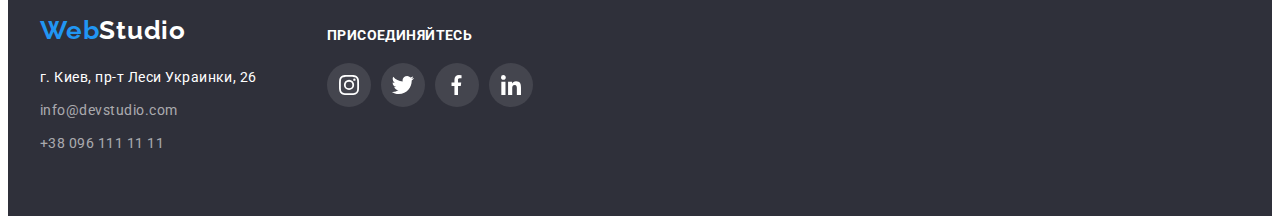
==== commit 09cf5f11: "Update index.html, modal.js, styles.css" ====
--- a/index.html
+++ b/index.html
@@ -68,7 +68,7 @@
                     <div class="hero-modal">
                         <button class="close-button" data-modal-close>
                             <svg class="icon" width="11px" height="11px">
-                                <use src="./images/icons.svg#close-cross"></use>
+                                <use href="./images/icons.svg#close-cross"></use>
                             </svg>
                         </button>
                     </div>
@@ -426,7 +426,7 @@
         </div>
     </footer>
 
-    <script src=".js/modal.js"></script>
+    <script src="./js/modal.js"></script>
     
 </body>
 </html>--- a/css/styles.css
+++ b/css/styles.css
@@ -254,12 +254,12 @@
     width: 100%;
     height: 100%;
     background-color: rgba(0, 0, 0, 0.2);
-    /* opacity: 1; */
 }
 
 .backdrop.is-hidden {
-    opacity: 1;
+    opacity: 0;
     pointer-events: none;
+    visibility: hidden;
 }  
 
 .hero-modal {
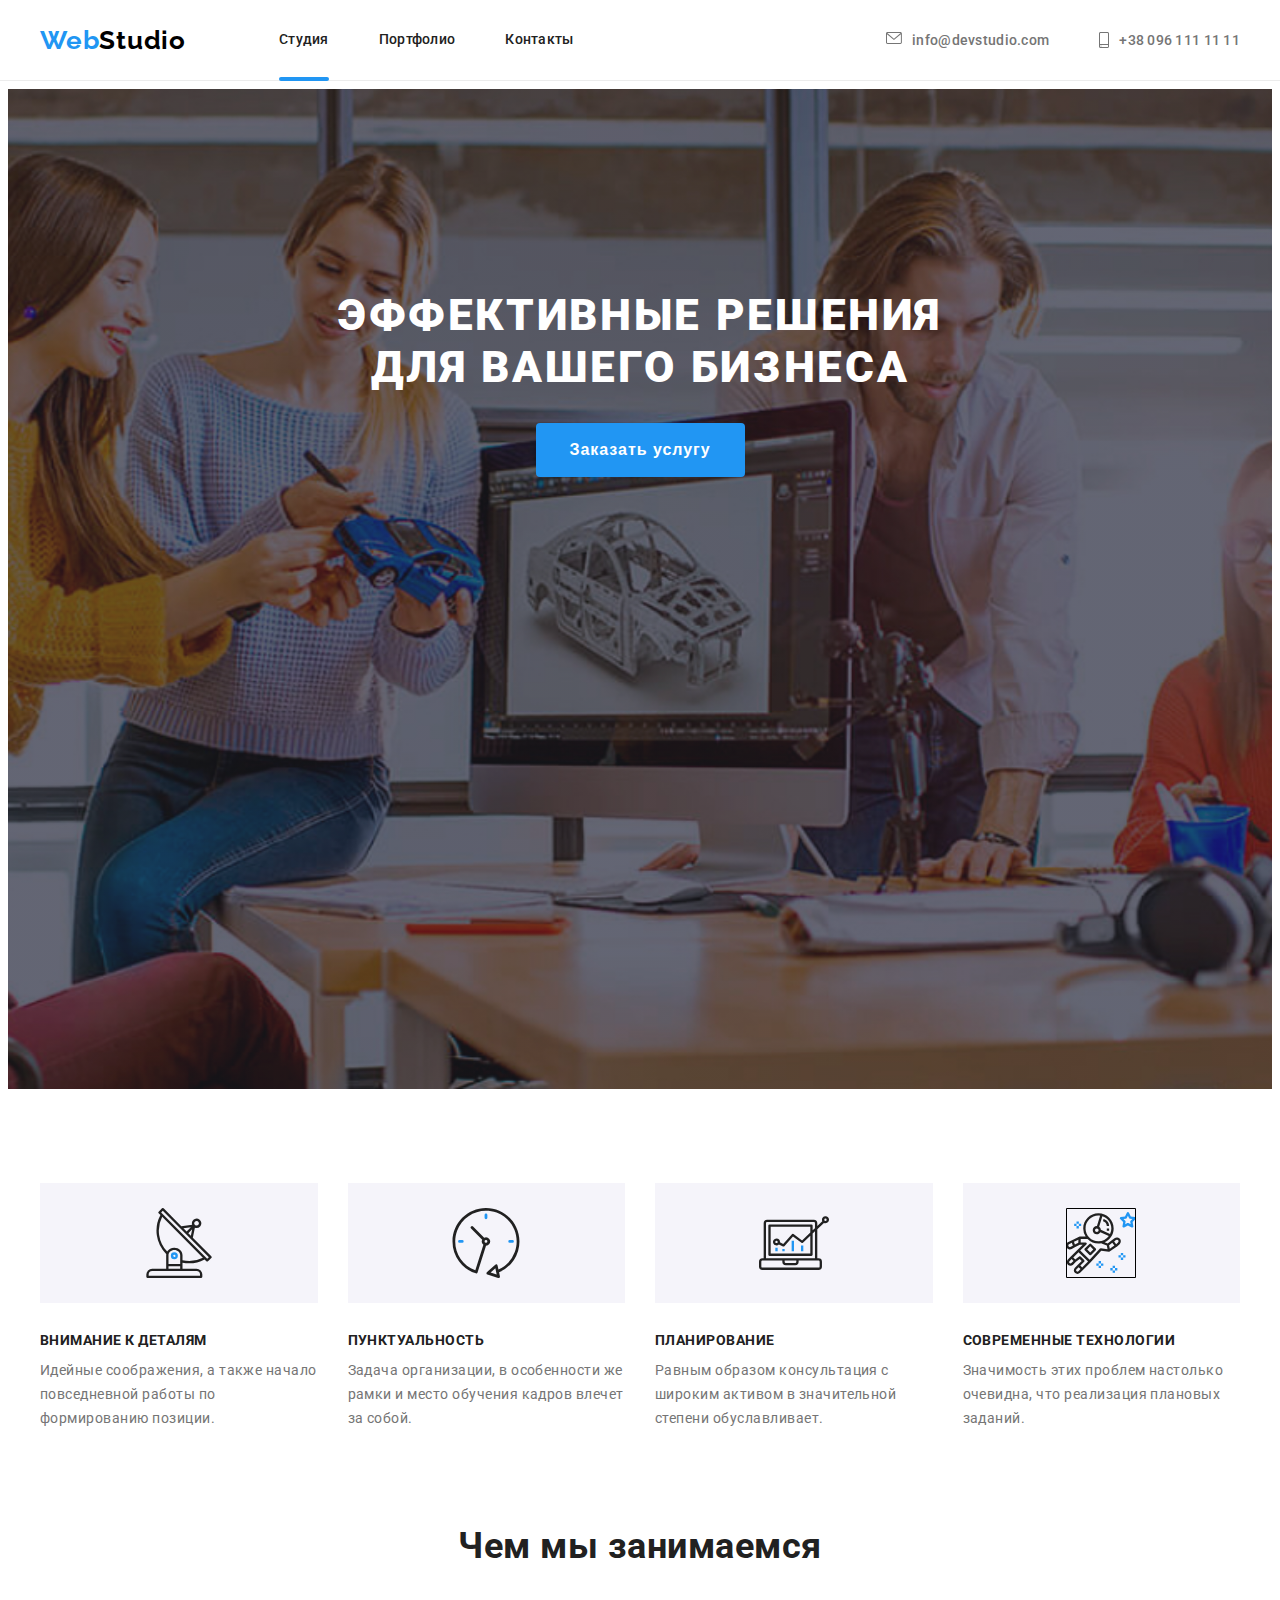
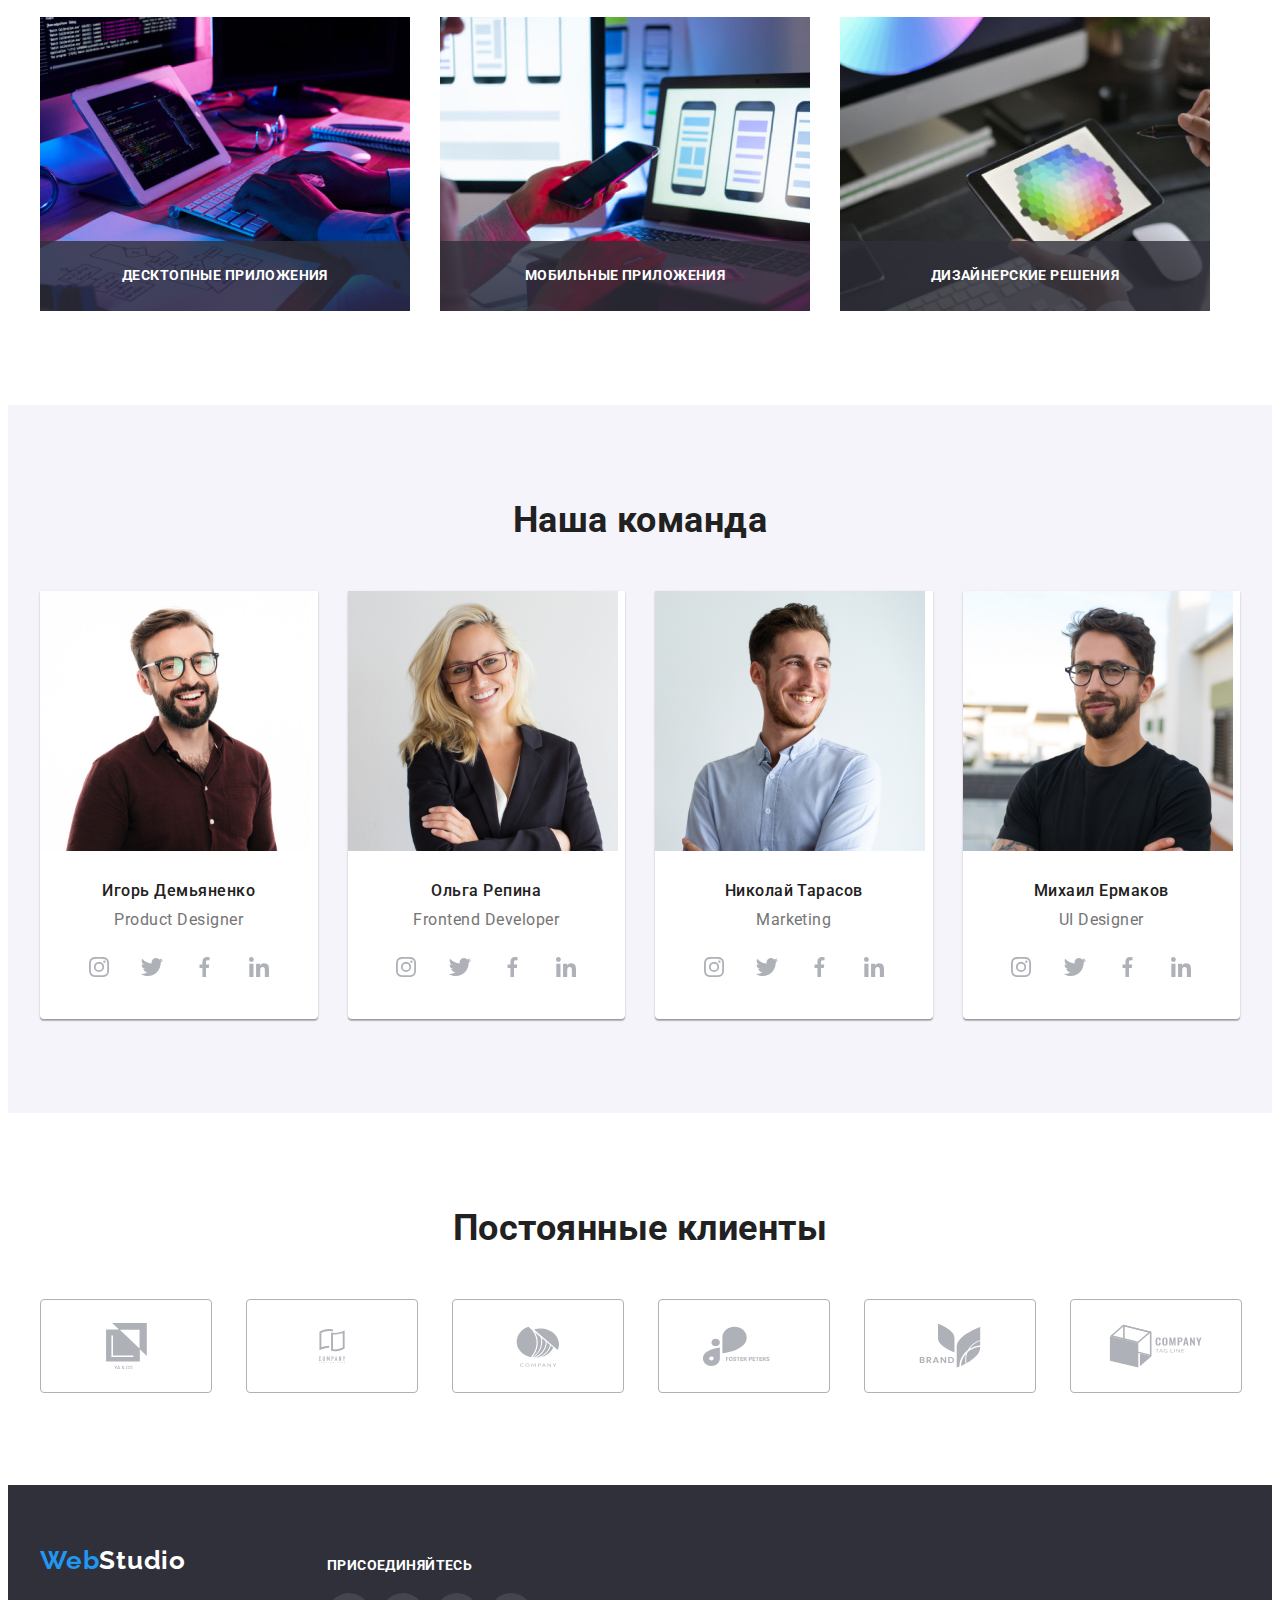
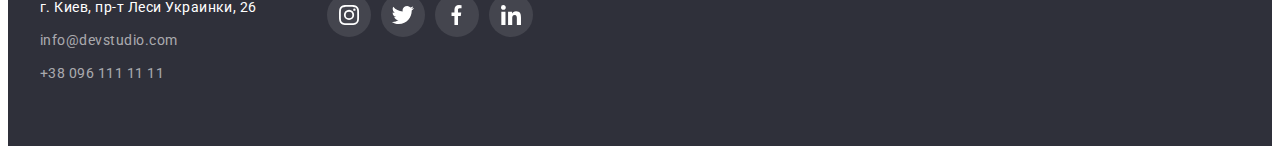
==== commit 23ece0a7: "add modal, examples-description, work-titles and underscore for navigation" ====
--- a/index.html
+++ b/index.html
@@ -4,7 +4,7 @@
     <meta charset="UTF-8">
     <meta http-equiv="X-UA-Compatible" content="IE=edge">
     <meta name="viewport" content="width=device-width, initial-scale=1.0">
-    <title>Студия</title>
+    <title>document</title>
 
     <link rel="preconnect" href="https://fonts.googleapis.com">
     <link rel="preconnect" href="https://fonts.gstatic.com" crossorigin>
@@ -427,6 +427,7 @@
     </footer>
 
     <script src="./js/modal.js"></script>
+    <script src="./js/header.js"></script>
     
 </body>
 </html>--- a/css/styles.css
+++ b/css/styles.css
@@ -20,7 +20,6 @@
     /* переменные анимации и переходов */
     --hover-transition-duration: 250ms;
     --hover-transition-timing-function: cubic-bezier(0.4, 0, 0.2, 1);
-    
     
 }
 
@@ -93,7 +92,13 @@
     
 /* Хэдер */
 header {
+    position: fixed;
+    top: 0;
+    left: 0;
+    width: 100%;
     border-bottom: 1px solid #ECECEC;
+    background-color: var(--primary-bg-color);
+    z-index: 100;
 }
 
 .header-container {
@@ -130,7 +135,8 @@
     margin-left: 93px;
 }
 
-.site-nav-link{
+.site-nav-link {
+    position: relative;
     display: block;
     padding: 32px 0;
     color: var(--title-text-color);
@@ -142,9 +148,19 @@
     text-decoration: none;
 }
 
+.site-nav-link.current::after {
+    position: absolute;
+    left: 0px;
+    bottom: -1px;
+    content: '';
+    width: 100%;
+    height: 4px;
+    border-radius: 2px;
+    background-color: var(--accent-color);
+}
+
 .site-nav-link:hover, 
-.site-nav-link:focus, 
-.site-nav-link.current{
+.site-nav-link:focus {
     color: var(--accent-color);
     transition-duration: var(--hover-transition-duration);
     transition-timing-function: var(--hover-transition-timing-function);
@@ -243,16 +259,18 @@
 .hero-button:hover, 
 .hero-button:focus {
     background-color: var(--button-hover-color);
-    /* transition-duration: var(--hover-transition-duration);
-    transition-timing-function: var(--hover-transition-timing-function); */
-}
-
+    transition-duration: var(--hover-transition-duration);
+    transition-timing-function: var(--hover-transition-timing-function);
+}
+
+/* Модальное окно */
 .backdrop {
     position: fixed;
     top: 0;
     left: 0;
     width: 100%;
     height: 100%;
+    z-index: 200;
     background-color: rgba(0, 0, 0, 0.2);
 }
 
@@ -267,9 +285,11 @@
     top: 50%;
     left: 50%;
     transform: translate(-50%, -50%);
+    
 
     height: 581px;
     width: 528px;
+    border-radius: 4px;
 
     background-color: var(--primary-bg-color);   
 }
@@ -292,7 +312,8 @@
 .close-button:focus {
     border-color: var(--button-hover-color);
     color: var(--button-hover-color);
-
+    transition-duration: var(--hover-transition-duration);
+    transition-timing-function: var(--hover-transition-timing-function);
 }
 
 /* Особенности */
@@ -344,21 +365,35 @@
     flex-wrap: wrap;
 }
 
+.work-list .item {
+    position: relative;
+}
+
 .work-list .item + .item {
     margin-left: 30px;
 }
 
 .work-list-thumb {
-    background-color: rgba(47, 48, 58, 0.8);
+    position: absolute;
+    bottom: 0;
+    left: 0;
+    display: flex;
+    align-items: center;
+    justify-content: center;
     width: 100%;
     height: 70px;
-    text-align: center;
+    background-color: rgba(47, 48, 58, 0.8);
 }
 
 .work-list-title {
     text-transform: uppercase;
     color: var(--secondary-text-color);
-    
+
+    font-family: Roboto;
+    font-weight: 700;
+    font-size: 14px;
+    line-height: 1.14;
+    letter-spacing: 0.03em;   
 }
 
 /* Наша команда */
@@ -431,8 +466,7 @@
     color: var(--primary-bg-color);
     background-color: var(--accent-color);
     transition-duration: var(--hover-transition-duration);
-    transition-timing-function: var(--hover-transition-timing-function);
-    
+    transition-timing-function: var(--hover-transition-timing-function);  
 }
 
 .messenger-link + .messenger-link {
@@ -628,6 +662,7 @@
     display: block;
     text-decoration: none;
     color: inherit;
+    
 }
 
 .examples-link:hover,
@@ -639,11 +674,41 @@
     transition-timing-function: var(--hover-transition-timing-function);
 }
 
+.examples-thumb {
+    position: relative;
+    overflow: hidden;
+    display: block;
+}
+
+.examples-discription {
+    position: absolute;
+    padding: 63px 24px;
+    top: 0;
+    left: 0;
+    width: 100%;
+    height: 100%;
+    background-color: rgba(33, 150, 243, 0.9);
+    color: var(--secondary-text-color);
+    
+    font-family: Roboto;
+    font-style: Regular;
+    font-size: 18px;
+    line-height: 1.55;
+    letter-spacing: 0.03em;
+
+    transform: translateY(101%);
+    transition-duration: var(--hover-transition-duration);
+    transition-timing-function: var(--hover-transition-timing-function);
+}
+
+.examples-link:hover .examples-discription,
+.examples-link:focus .examples-discription {
+    transform: translateY(0);
+}
+
 .examples-card {
     padding: 20px 24px;
-    border-right: 1px solid var(--border-color);
-    border-left: 1px solid var(--border-color);
-    border-bottom: 1px solid var(--border-color);
+    border: 1px solid var(--border-color);
 }
 
 .examples-title {
